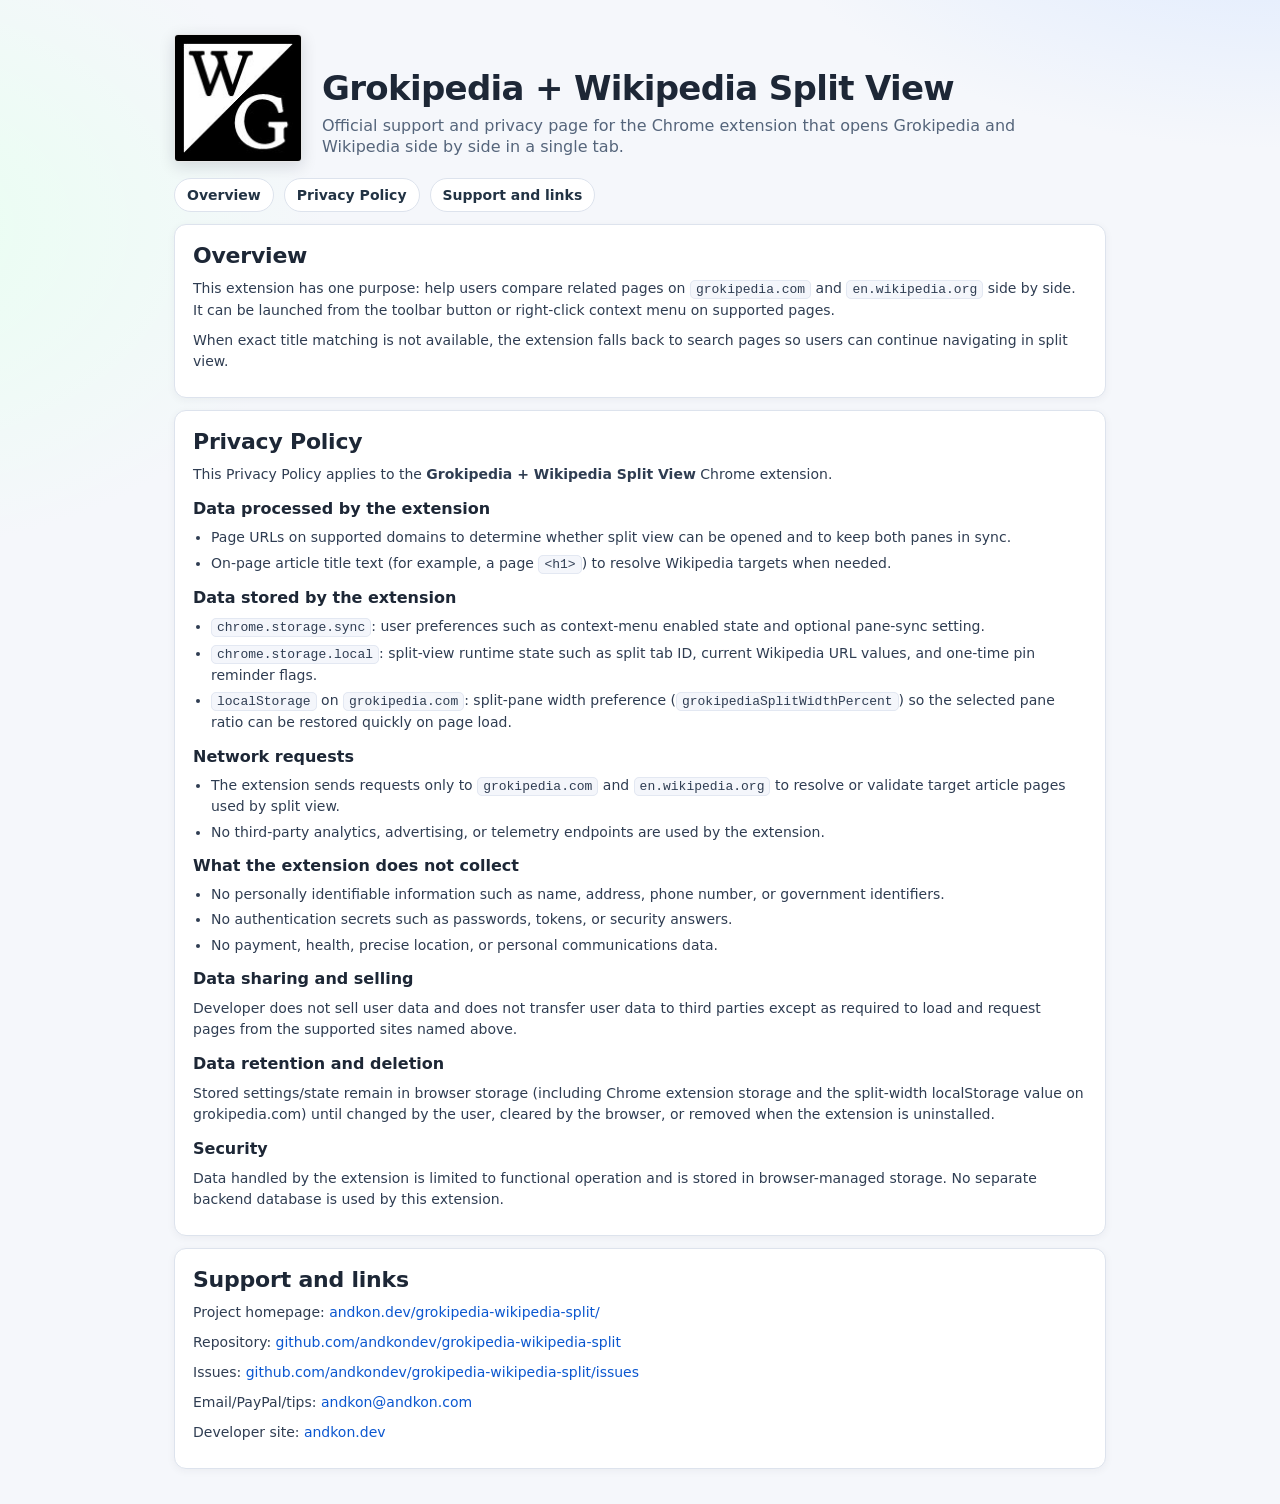
==== index.html @ 8a391ffd "Persist split width across navigations and align privacy policy text" ====
<!DOCTYPE html>
<html lang="en">
<head>
  <meta charset="UTF-8">
  <meta name="viewport" content="width=device-width, initial-scale=1">
  <title>Grokipedia + Wikipedia Split View</title>
  <style>
    :root {
      --bg: #f5f7fb;
      --card: #ffffff;
      --line: #dde3ed;
      --text: #1d2736;
      --muted: #55657b;
      --link: #0b57d0;
      --accent: #1f7f3f;
      --accent-bg: #effaf2;
    }

    * {
      box-sizing: border-box;
    }

    body {
      margin: 0;
      font-family: system-ui, -apple-system, "Segoe UI", sans-serif;
      color: var(--text);
      background:
        radial-gradient(900px 500px at 100% -10%, #d9e7ff 0%, rgba(217, 231, 255, 0) 60%),
        radial-gradient(700px 500px at -10% 15%, #e8fff1 0%, rgba(232, 255, 241, 0) 65%),
        var(--bg);
    }

    .page {
      max-width: 980px;
      margin: 0 auto;
      padding: 34px 24px 40px;
    }

    .hero {
      display: flex;
      gap: 20px;
      align-items: flex-end;
      margin-bottom: 14px;
    }

    .logo {
      width: 128px;
      height: 128px;
      border-radius: 4px;
      object-fit: cover;
      box-shadow: 0 4px 16px rgba(17, 24, 39, 0.14);
      background: #fff;
      border: 1px solid #e7e7e7;
    }

    .hero-copy {
      min-width: 0;
      padding-bottom: 4px;
    }

    h1 {
      margin: 0 0 8px;
      font-size: 34px;
      line-height: 1.08;
      letter-spacing: -0.02em;
    }

    .subtitle {
      margin: 0;
      color: var(--muted);
      font-size: 16px;
      line-height: 1.35;
      max-width: 760px;
    }

    .anchor-row {
      display: flex;
      gap: 10px;
      flex-wrap: wrap;
      margin-top: 16px;
      margin-bottom: 12px;
    }

    .chip {
      display: inline-flex;
      align-items: center;
      height: 34px;
      padding: 0 12px;
      border-radius: 999px;
      border: 1px solid var(--line);
      background: #fff;
      color: #234;
      font-size: 14px;
      font-weight: 600;
      text-decoration: none;
    }

    .chip:hover {
      border-color: #c3d2eb;
      background: #f7fbff;
    }

    .card {
      margin-top: 12px;
      background: var(--card);
      border: 1px solid var(--line);
      border-radius: 12px;
      box-shadow: 0 2px 8px rgba(31, 41, 55, 0.05);
      padding: 18px 18px 16px;
    }

    .card h2 {
      margin: 0;
      font-size: 22px;
      line-height: 1.2;
      letter-spacing: -0.01em;
    }

    .card h3 {
      margin: 14px 0 8px;
      font-size: 16px;
      line-height: 1.25;
    }

    p {
      margin: 9px 0;
      color: #2f3d52;
      line-height: 1.5;
      font-size: 14px;
    }

    ul {
      margin: 8px 0 10px 18px;
      padding: 0;
      color: #2f3d52;
    }

    li {
      margin: 5px 0;
      line-height: 1.45;
      font-size: 14px;
    }

    code {
      font-family: ui-monospace, SFMono-Regular, Menlo, Consolas, monospace;
      background: #f4f6fb;
      border: 1px solid #e3e8f2;
      border-radius: 5px;
      padding: 1px 5px;
      font-size: 13px;
    }

    .note {
      margin-top: 10px;
      padding: 10px 12px;
      border-radius: 10px;
      border: 1px solid #cde8d5;
      background: var(--accent-bg);
      color: #1e5f35;
      font-size: 13px;
      line-height: 1.45;
    }

    .links a {
      color: var(--link);
      text-decoration: none;
    }

    .links a:hover {
      text-decoration: underline;
    }

    .footer {
      margin-top: 14px;
      color: #5c6f89;
      font-size: 12px;
      line-height: 1.45;
    }

    @media (max-width: 900px) {
      .page {
        padding: 20px 16px 28px;
      }

      .hero {
        align-items: center;
      }

      .logo {
        width: 96px;
        height: 96px;
      }

      h1 {
        font-size: 28px;
      }

      .subtitle {
        font-size: 14px;
      }

      .card {
        padding: 15px 14px 13px;
      }
    }
  </style>
</head>
<body>
  <main class="page">
    <header class="hero">
      <img src="icon128.png" alt="Grokipedia + Wikipedia Split View logo" class="logo">
      <div class="hero-copy">
        <h1>Grokipedia + Wikipedia Split View</h1>
        <p class="subtitle">Official support and privacy page for the Chrome extension that opens Grokipedia and Wikipedia side by side in a single tab.</p>
      </div>
    </header>

    <nav class="anchor-row">
      <a class="chip" href="#overview">Overview</a>
      <a class="chip" href="#privacy">Privacy Policy</a>
      <a class="chip" href="#support">Support and links</a>
    </nav>

    <section class="card" id="overview">
      <h2>Overview</h2>
      <p>This extension has one purpose: help users compare related pages on <code>grokipedia.com</code> and <code>en.wikipedia.org</code> side by side. It can be launched from the toolbar button or right-click context menu on supported pages.</p>
      <p>When exact title matching is not available, the extension falls back to search pages so users can continue navigating in split view.</p>
    </section>

    <section class="card" id="privacy">
      <h2>Privacy Policy</h2>
      <p>This Privacy Policy applies to the <strong>Grokipedia + Wikipedia Split View</strong> Chrome extension.</p>

      <h3>Data processed by the extension</h3>
      <ul>
        <li>Page URLs on supported domains to determine whether split view can be opened and to keep both panes in sync.</li>
        <li>On-page article title text (for example, a page <code>&lt;h1&gt;</code>) to resolve Wikipedia targets when needed.</li>
      </ul>

      <h3>Data stored by the extension</h3>
      <ul>
        <li><code>chrome.storage.sync</code>: user preferences such as context-menu enabled state and optional pane-sync setting.</li>
        <li><code>chrome.storage.local</code>: split-view runtime state such as split tab ID, current Wikipedia URL values, and one-time pin reminder flags.</li>
        <li><code>localStorage</code> on <code>grokipedia.com</code>: split-pane width preference (<code>grokipediaSplitWidthPercent</code>) so the selected pane ratio can be restored quickly on page load.</li>
      </ul>

      <h3>Network requests</h3>
      <ul>
        <li>The extension sends requests only to <code>grokipedia.com</code> and <code>en.wikipedia.org</code> to resolve or validate target article pages used by split view.</li>
        <li>No third-party analytics, advertising, or telemetry endpoints are used by the extension.</li>
      </ul>

      <h3>What the extension does not collect</h3>
      <ul>
        <li>No personally identifiable information such as name, address, phone number, or government identifiers.</li>
        <li>No authentication secrets such as passwords, tokens, or security answers.</li>
        <li>No payment, health, precise location, or personal communications data.</li>
      </ul>

      <h3>Data sharing and selling</h3>
      <p>Developer does not sell user data and does not transfer user data to third parties except as required to load and request pages from the supported sites named above.</p>

      <h3>Data retention and deletion</h3>
      <p>Stored settings/state remain in browser storage (including Chrome extension storage and the split-width localStorage value on grokipedia.com) until changed by the user, cleared by the browser, or removed when the extension is uninstalled.</p>

      <h3>Security</h3>
      <p>Data handled by the extension is limited to functional operation and is stored in browser-managed storage. No separate backend database is used by this extension.</p>

    </section>

    <section class="card links" id="support">
      <h2>Support and links</h2>
      <p>Project homepage: <a href="https://andkon.dev/grokipedia-wikipedia-split/" target="_blank" rel="noopener">andkon.dev/grokipedia-wikipedia-split/</a></p>
      <p>Repository: <a href="https://github.com/andkondev/grokipedia-wikipedia-split" target="_blank" rel="noopener">github.com/andkondev/grokipedia-wikipedia-split</a></p>
      <p>Issues: <a href="https://github.com/andkondev/grokipedia-wikipedia-split/issues" target="_blank" rel="noopener">github.com/andkondev/grokipedia-wikipedia-split/issues</a></p>
      <p>Email/PayPal/tips: <a href="mailto:andkon@andkon.com">andkon@andkon.com</a></p>
      <p>Developer site: <a href="https://andkon.dev" target="_blank" rel="noopener">andkon.dev</a></p>
    </section>

  </main>
</body>
</html>
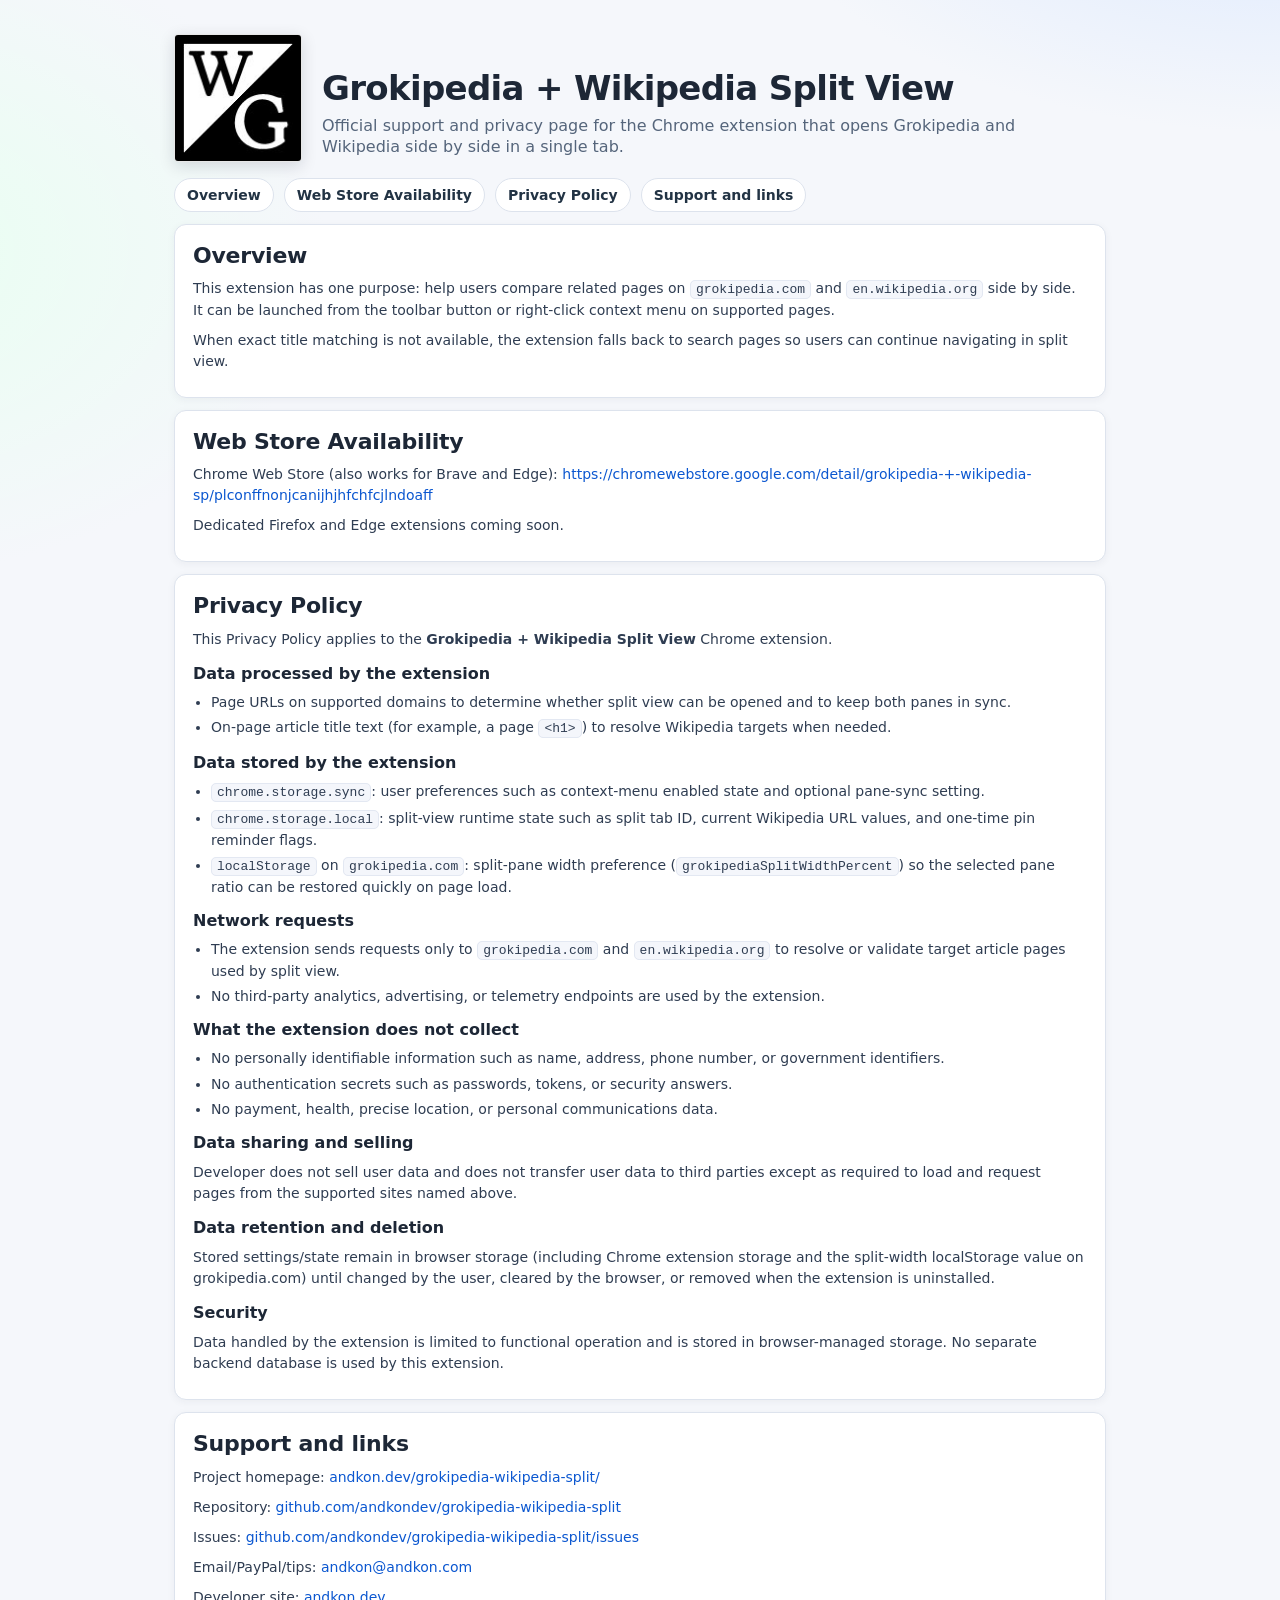
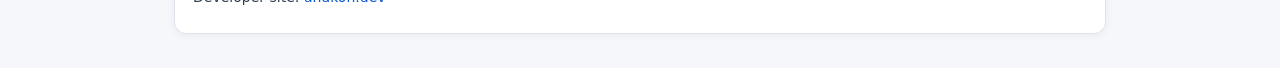
==== commit 04902a9e: "Add Search Console verification page and store availability section" ====
--- a/index.html
+++ b/index.html
@@ -217,6 +217,7 @@
 
     <nav class="anchor-row">
       <a class="chip" href="#overview">Overview</a>
+      <a class="chip" href="#web-store-availability">Web Store Availability</a>
       <a class="chip" href="#privacy">Privacy Policy</a>
       <a class="chip" href="#support">Support and links</a>
     </nav>
@@ -225,6 +226,12 @@
       <h2>Overview</h2>
       <p>This extension has one purpose: help users compare related pages on <code>grokipedia.com</code> and <code>en.wikipedia.org</code> side by side. It can be launched from the toolbar button or right-click context menu on supported pages.</p>
       <p>When exact title matching is not available, the extension falls back to search pages so users can continue navigating in split view.</p>
+    </section>
+
+    <section class="card links" id="web-store-availability">
+      <h2>Web Store Availability</h2>
+      <p>Chrome Web Store (also works for Brave and Edge): <a href="https://chromewebstore.google.com/detail/grokipedia-+-wikipedia-sp/plconffnonjcanijhjhfchfcjlndoaff" target="_blank" rel="noopener">https://chromewebstore.google.com/detail/grokipedia-+-wikipedia-sp/plconffnonjcanijhjhfchfcjlndoaff</a></p>
+      <p>Dedicated Firefox and Edge extensions coming soon.</p>
     </section>
 
     <section class="card" id="privacy">
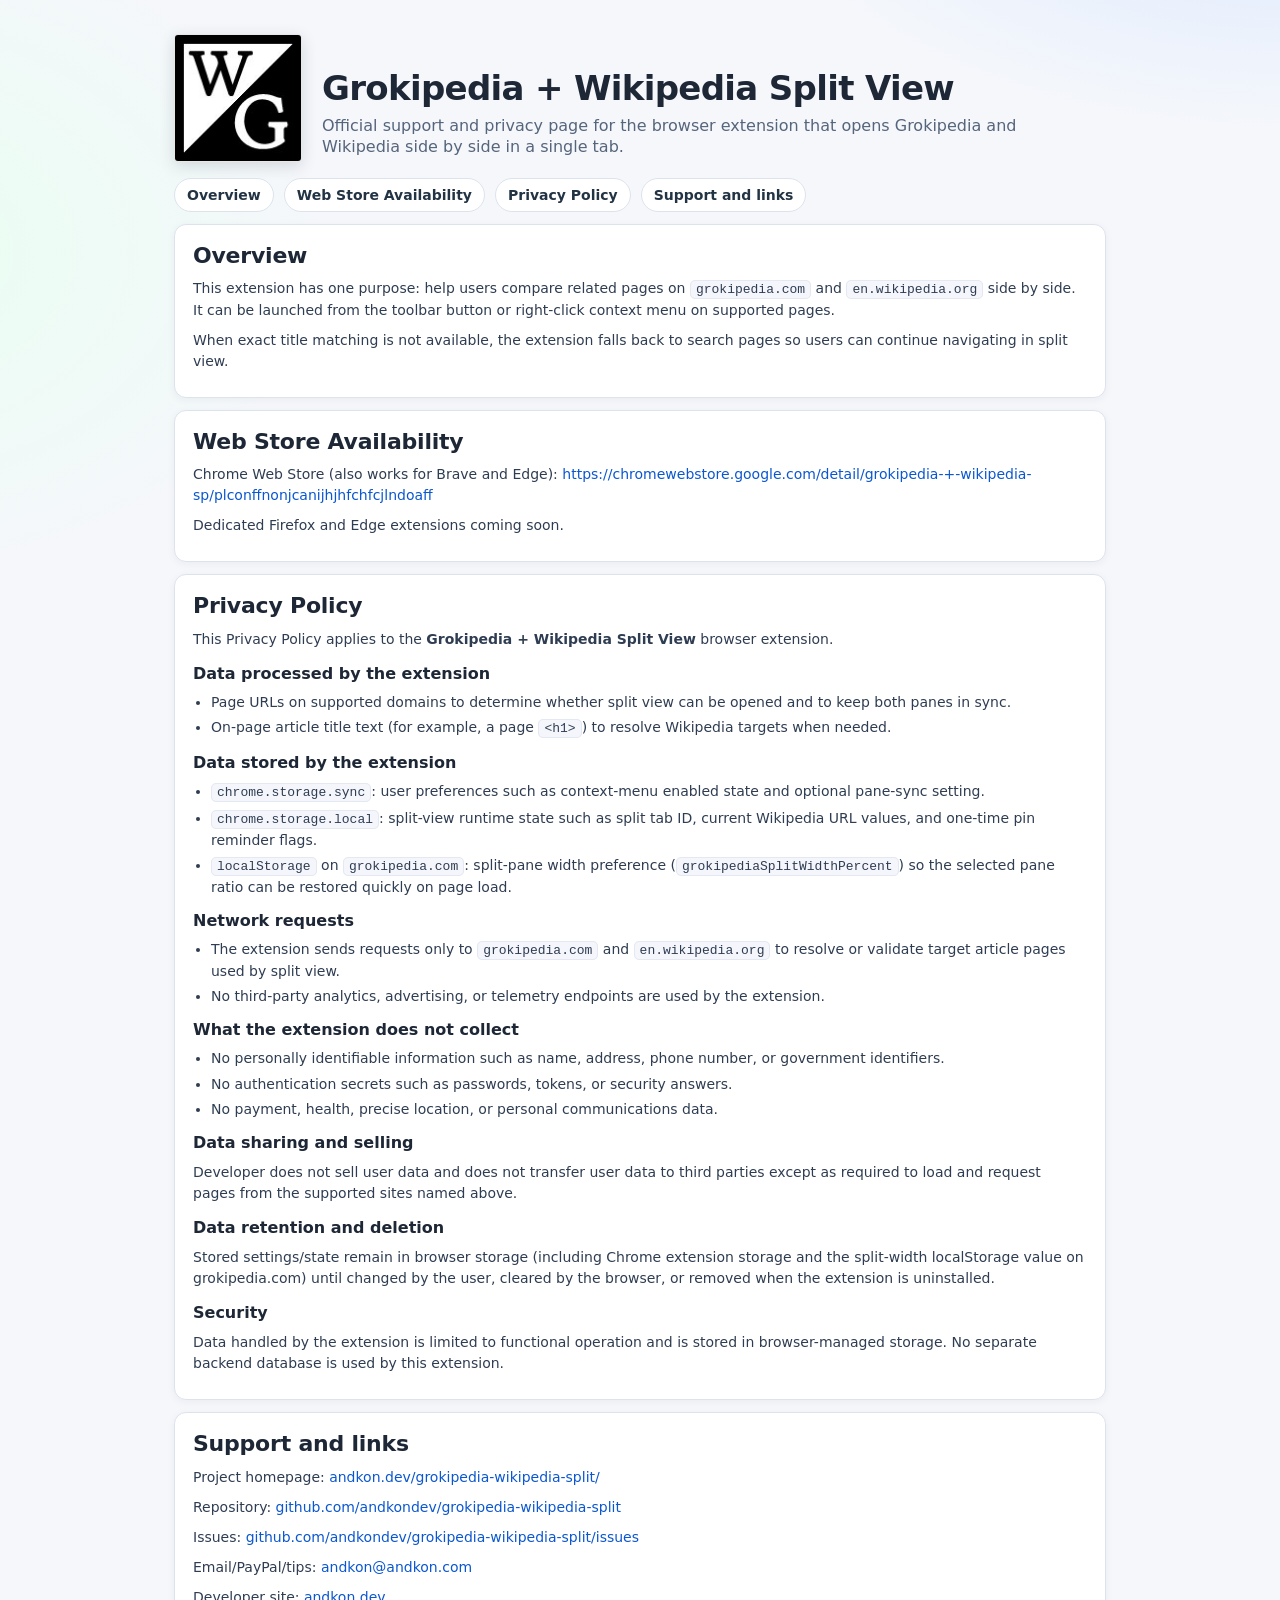
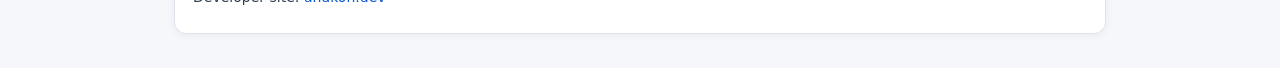
==== commit a9eaa199: "Make support page wording browser-neutral" ====
--- a/index.html
+++ b/index.html
@@ -211,7 +211,7 @@
       <img src="icon128.png" alt="Grokipedia + Wikipedia Split View logo" class="logo">
       <div class="hero-copy">
         <h1>Grokipedia + Wikipedia Split View</h1>
-        <p class="subtitle">Official support and privacy page for the Chrome extension that opens Grokipedia and Wikipedia side by side in a single tab.</p>
+        <p class="subtitle">Official support and privacy page for the browser extension that opens Grokipedia and Wikipedia side by side in a single tab.</p>
       </div>
     </header>
 
@@ -236,7 +236,7 @@
 
     <section class="card" id="privacy">
       <h2>Privacy Policy</h2>
-      <p>This Privacy Policy applies to the <strong>Grokipedia + Wikipedia Split View</strong> Chrome extension.</p>
+      <p>This Privacy Policy applies to the <strong>Grokipedia + Wikipedia Split View</strong> browser extension.</p>
 
       <h3>Data processed by the extension</h3>
       <ul>
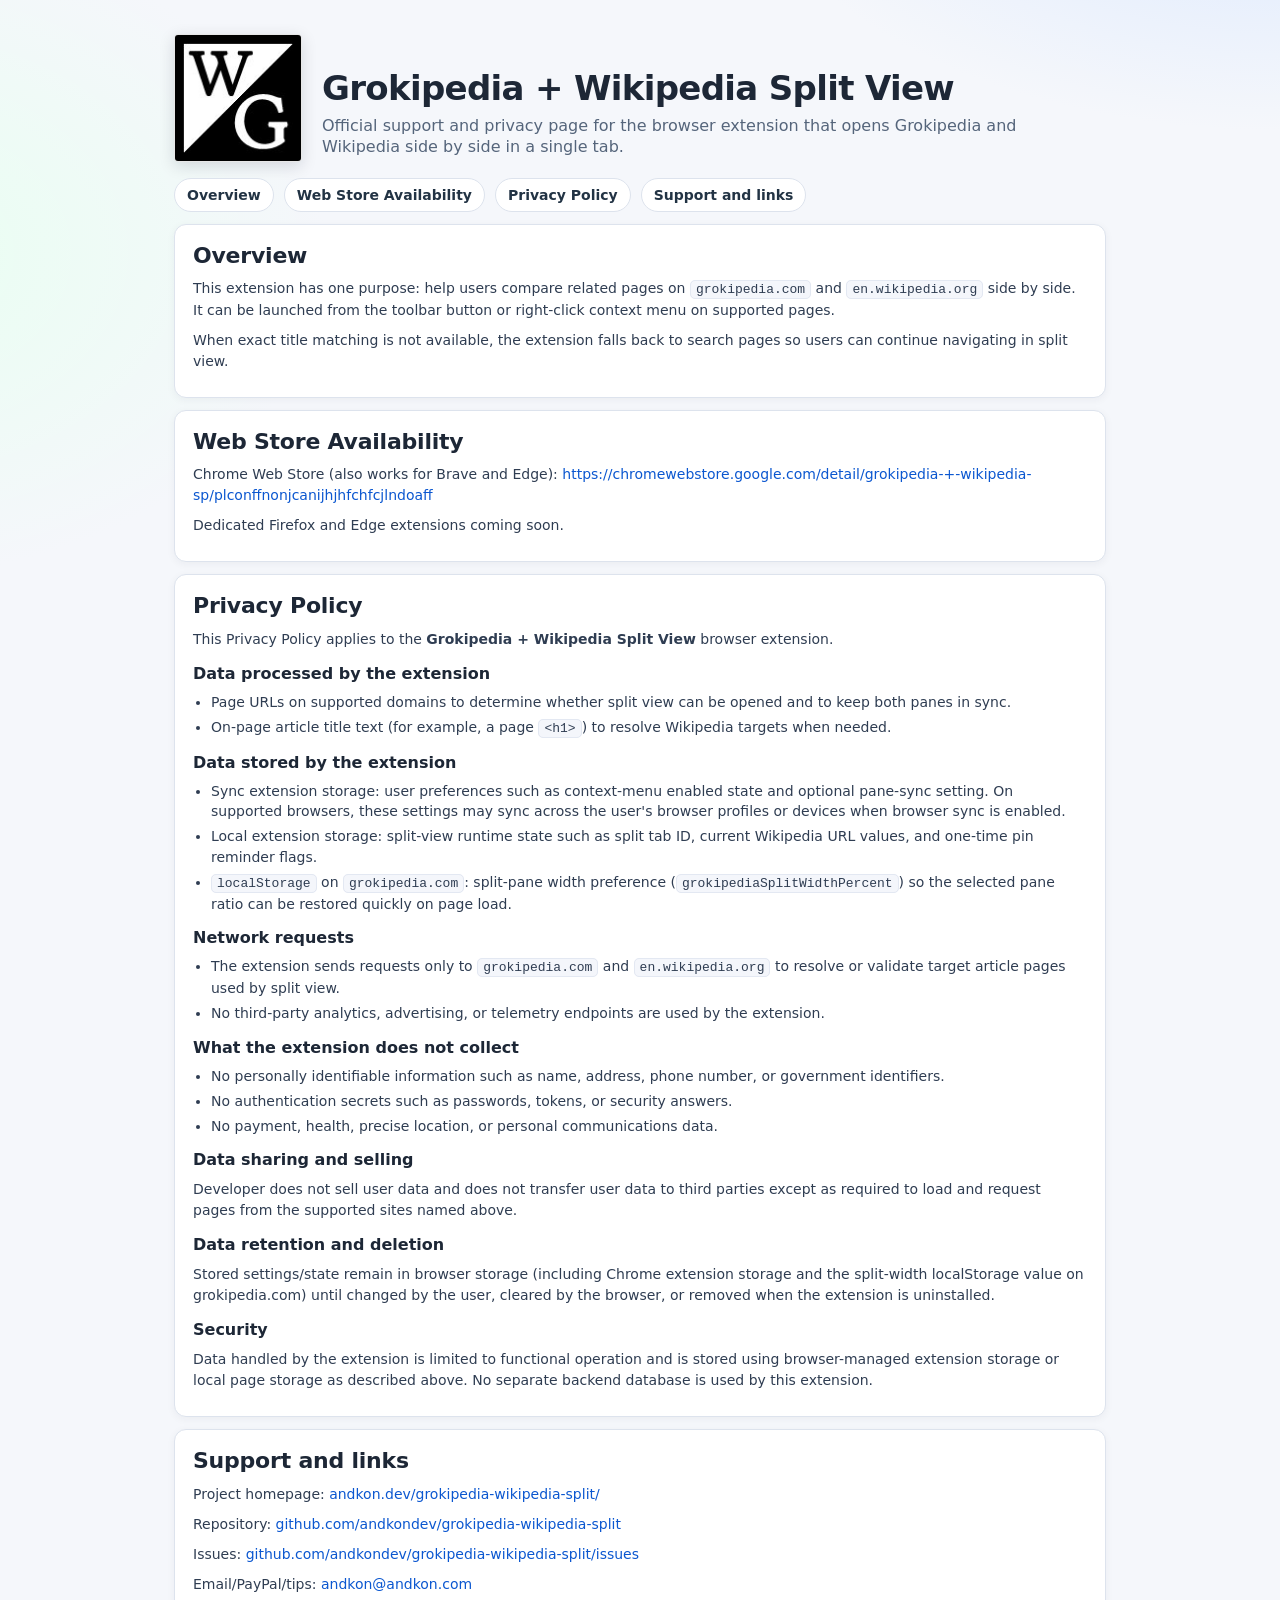
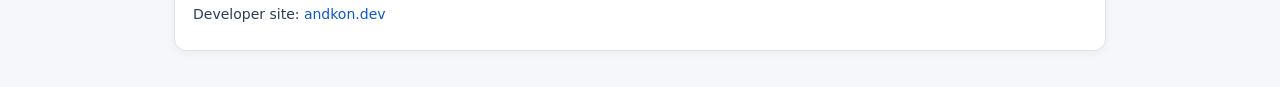
==== commit af94e05f: "Add Firefox extension package and update privacy wording" ====
--- a/index.html
+++ b/index.html
@@ -246,8 +246,8 @@
 
       <h3>Data stored by the extension</h3>
       <ul>
-        <li><code>chrome.storage.sync</code>: user preferences such as context-menu enabled state and optional pane-sync setting.</li>
-        <li><code>chrome.storage.local</code>: split-view runtime state such as split tab ID, current Wikipedia URL values, and one-time pin reminder flags.</li>
+        <li>Sync extension storage: user preferences such as context-menu enabled state and optional pane-sync setting. On supported browsers, these settings may sync across the user's browser profiles or devices when browser sync is enabled.</li>
+        <li>Local extension storage: split-view runtime state such as split tab ID, current Wikipedia URL values, and one-time pin reminder flags.</li>
         <li><code>localStorage</code> on <code>grokipedia.com</code>: split-pane width preference (<code>grokipediaSplitWidthPercent</code>) so the selected pane ratio can be restored quickly on page load.</li>
       </ul>
 
@@ -271,7 +271,7 @@
       <p>Stored settings/state remain in browser storage (including Chrome extension storage and the split-width localStorage value on grokipedia.com) until changed by the user, cleared by the browser, or removed when the extension is uninstalled.</p>
 
       <h3>Security</h3>
-      <p>Data handled by the extension is limited to functional operation and is stored in browser-managed storage. No separate backend database is used by this extension.</p>
+      <p>Data handled by the extension is limited to functional operation and is stored using browser-managed extension storage or local page storage as described above. No separate backend database is used by this extension.</p>
 
     </section>
 
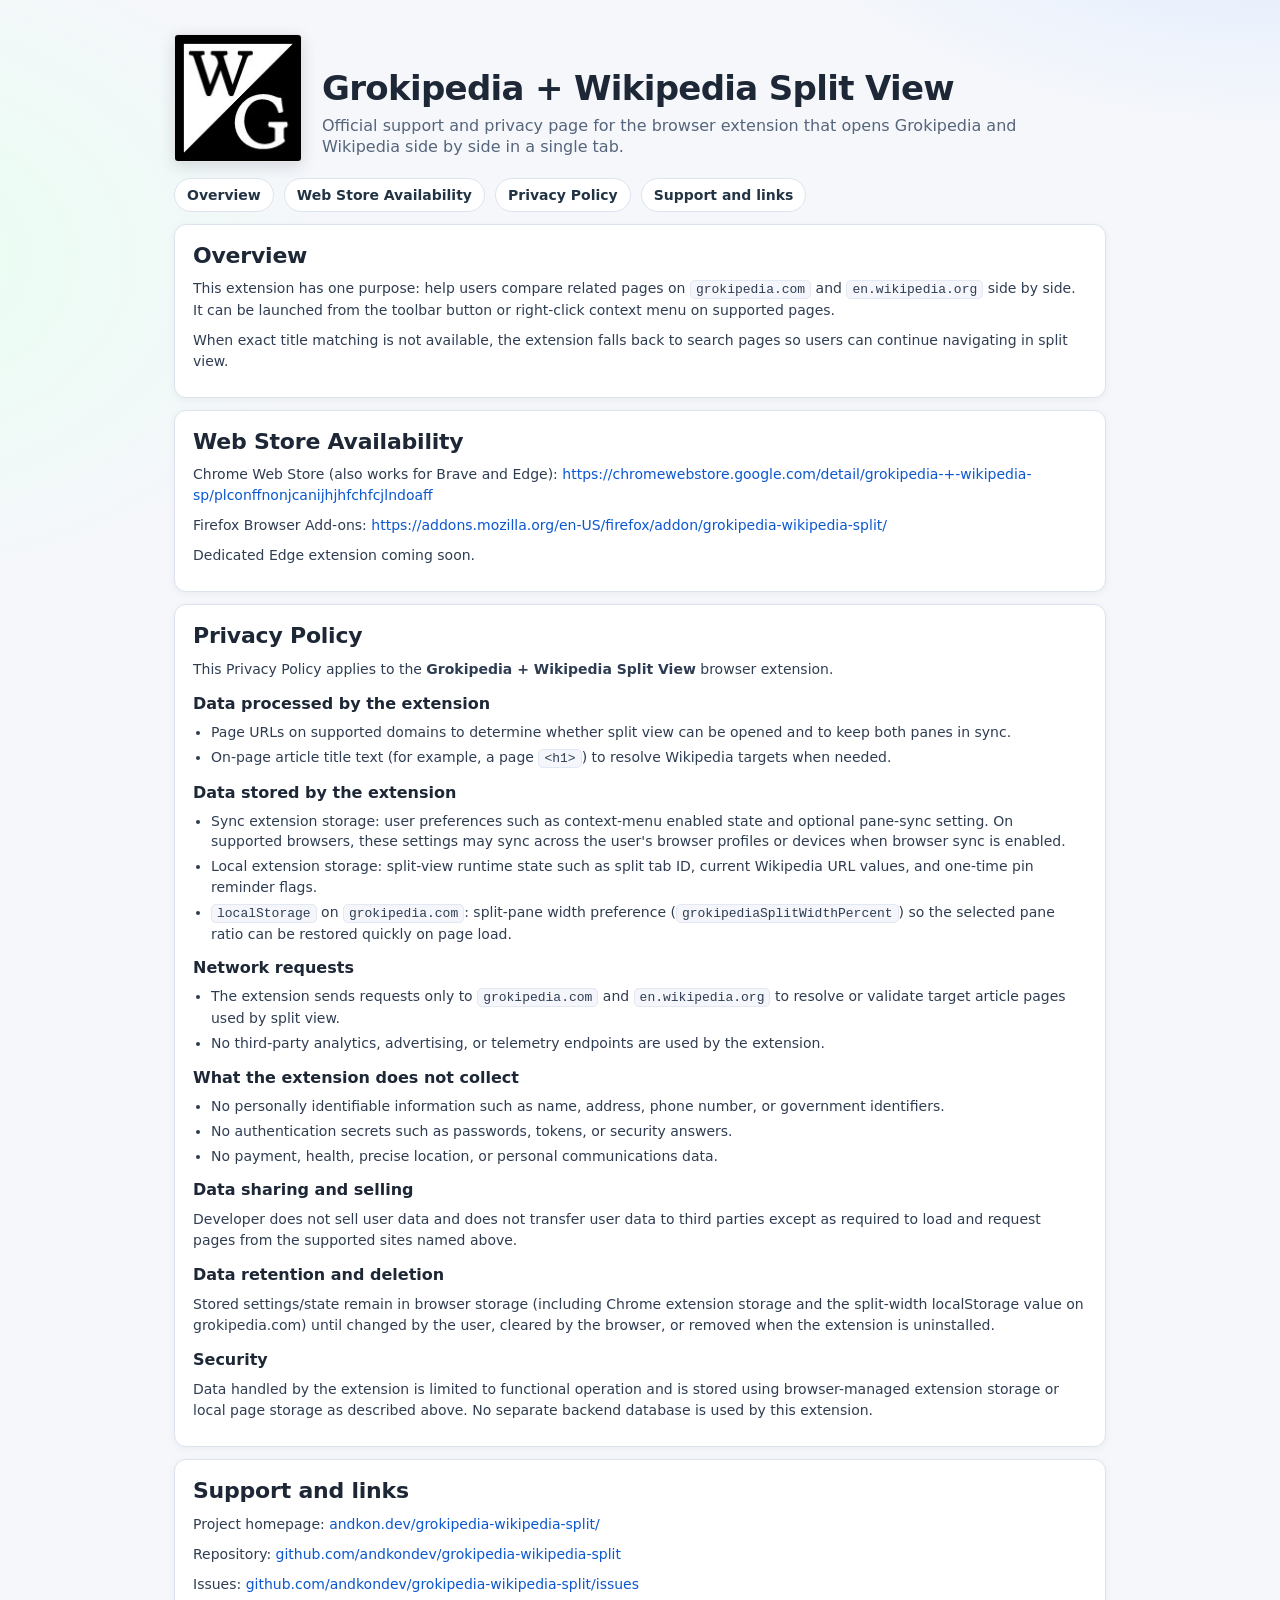
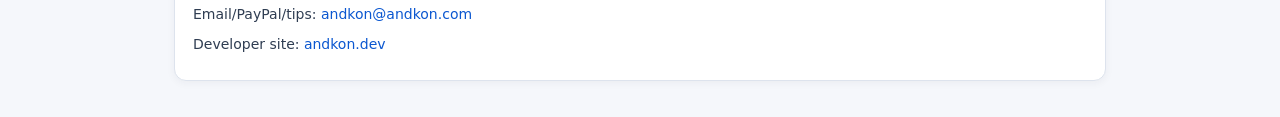
==== commit 9ce15fdc: "Update site with Firefox add-on listing" ====
--- a/index.html
+++ b/index.html
@@ -231,7 +231,8 @@
     <section class="card links" id="web-store-availability">
       <h2>Web Store Availability</h2>
       <p>Chrome Web Store (also works for Brave and Edge): <a href="https://chromewebstore.google.com/detail/grokipedia-+-wikipedia-sp/plconffnonjcanijhjhfchfcjlndoaff" target="_blank" rel="noopener">https://chromewebstore.google.com/detail/grokipedia-+-wikipedia-sp/plconffnonjcanijhjhfchfcjlndoaff</a></p>
-      <p>Dedicated Firefox and Edge extensions coming soon.</p>
+      <p>Firefox Browser Add-ons: <a href="https://addons.mozilla.org/en-US/firefox/addon/grokipedia-wikipedia-split/" target="_blank" rel="noopener">https://addons.mozilla.org/en-US/firefox/addon/grokipedia-wikipedia-split/</a></p>
+      <p>Dedicated Edge extension coming soon.</p>
     </section>
 
     <section class="card" id="privacy">
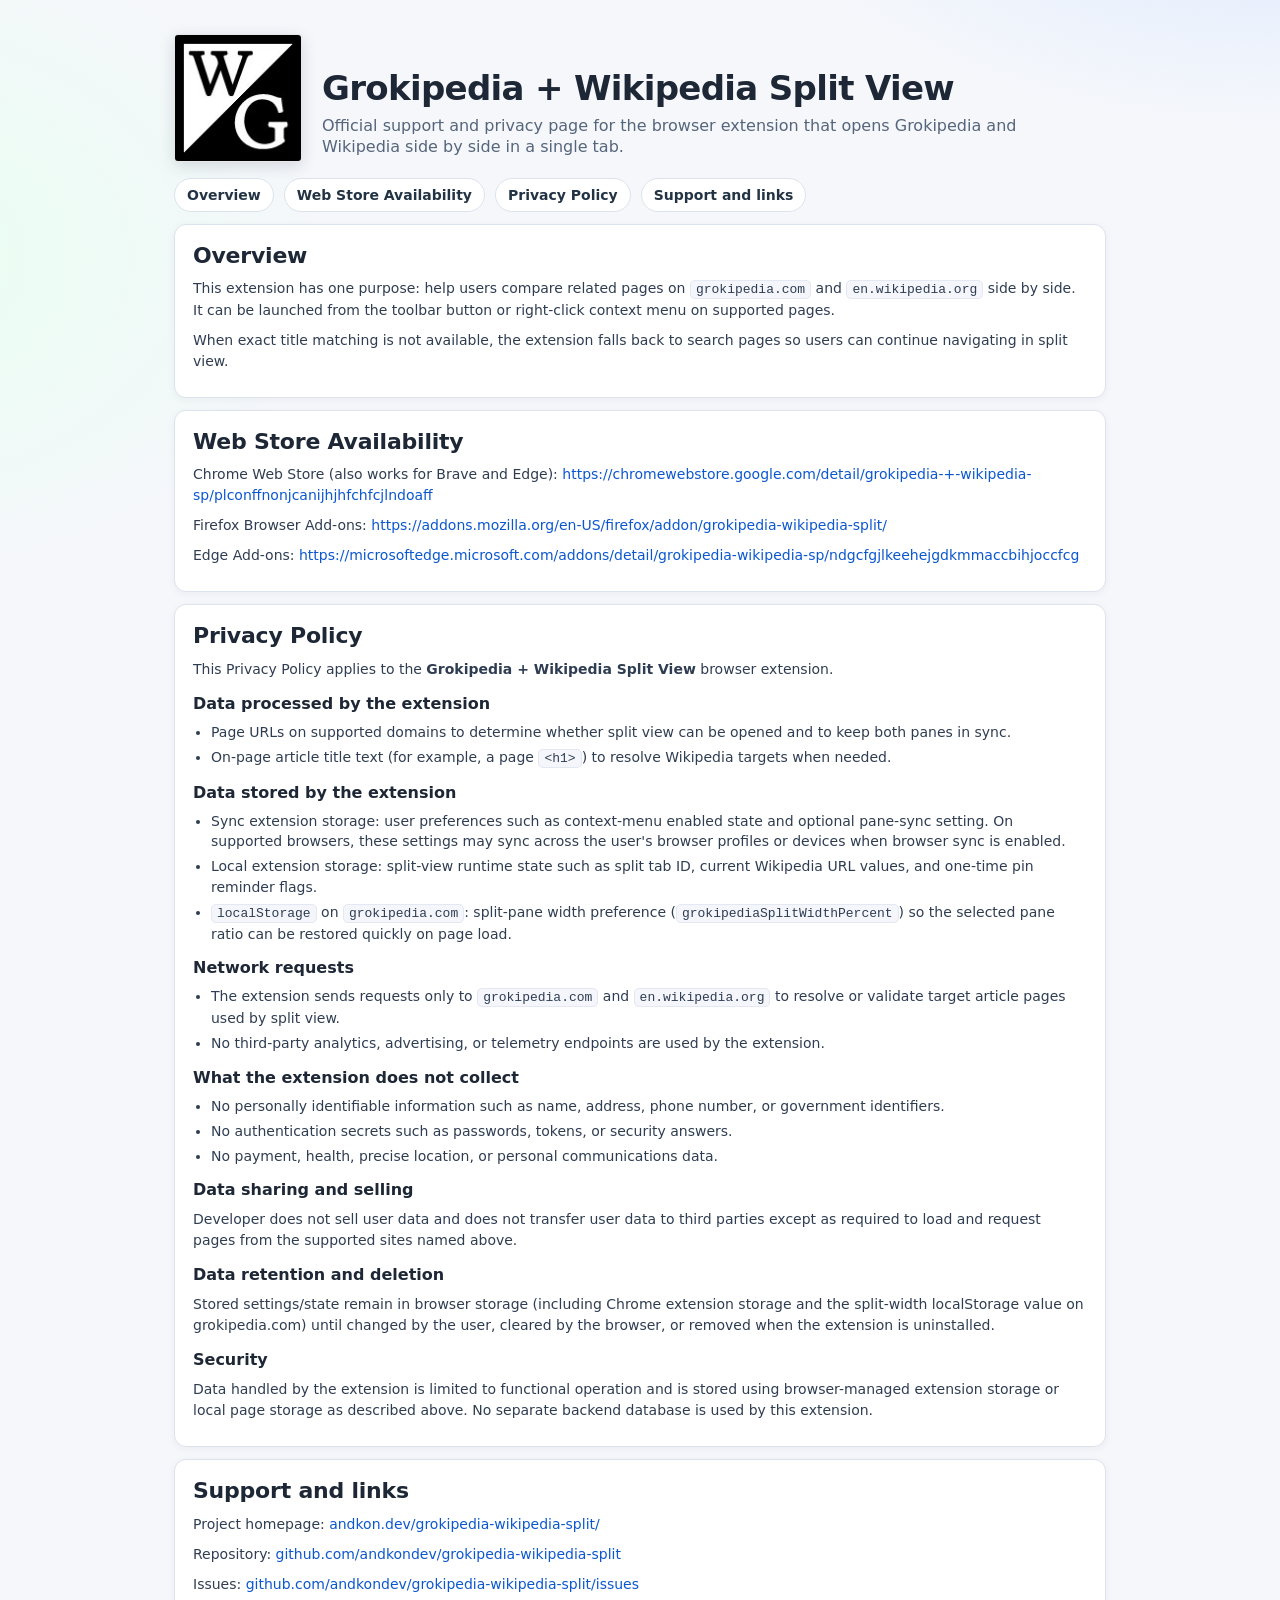
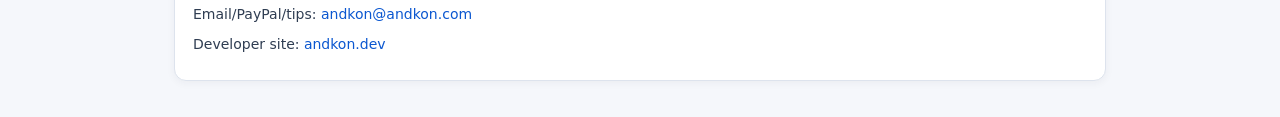
==== commit cbe2b669: "Add Edge add-ons link to site" ====
--- a/index.html
+++ b/index.html
@@ -232,7 +232,7 @@
       <h2>Web Store Availability</h2>
       <p>Chrome Web Store (also works for Brave and Edge): <a href="https://chromewebstore.google.com/detail/grokipedia-+-wikipedia-sp/plconffnonjcanijhjhfchfcjlndoaff" target="_blank" rel="noopener">https://chromewebstore.google.com/detail/grokipedia-+-wikipedia-sp/plconffnonjcanijhjhfchfcjlndoaff</a></p>
       <p>Firefox Browser Add-ons: <a href="https://addons.mozilla.org/en-US/firefox/addon/grokipedia-wikipedia-split/" target="_blank" rel="noopener">https://addons.mozilla.org/en-US/firefox/addon/grokipedia-wikipedia-split/</a></p>
-      <p>Dedicated Edge extension coming soon.</p>
+      <p>Edge Add-ons: <a href="https://microsoftedge.microsoft.com/addons/detail/grokipedia-wikipedia-sp/ndgcfgjlkeehejgdkmmaccbihjoccfcg" target="_blank" rel="noopener">https://microsoftedge.microsoft.com/addons/detail/grokipedia-wikipedia-sp/ndgcfgjlkeehejgdkmmaccbihjoccfcg</a></p>
     </section>
 
     <section class="card" id="privacy">
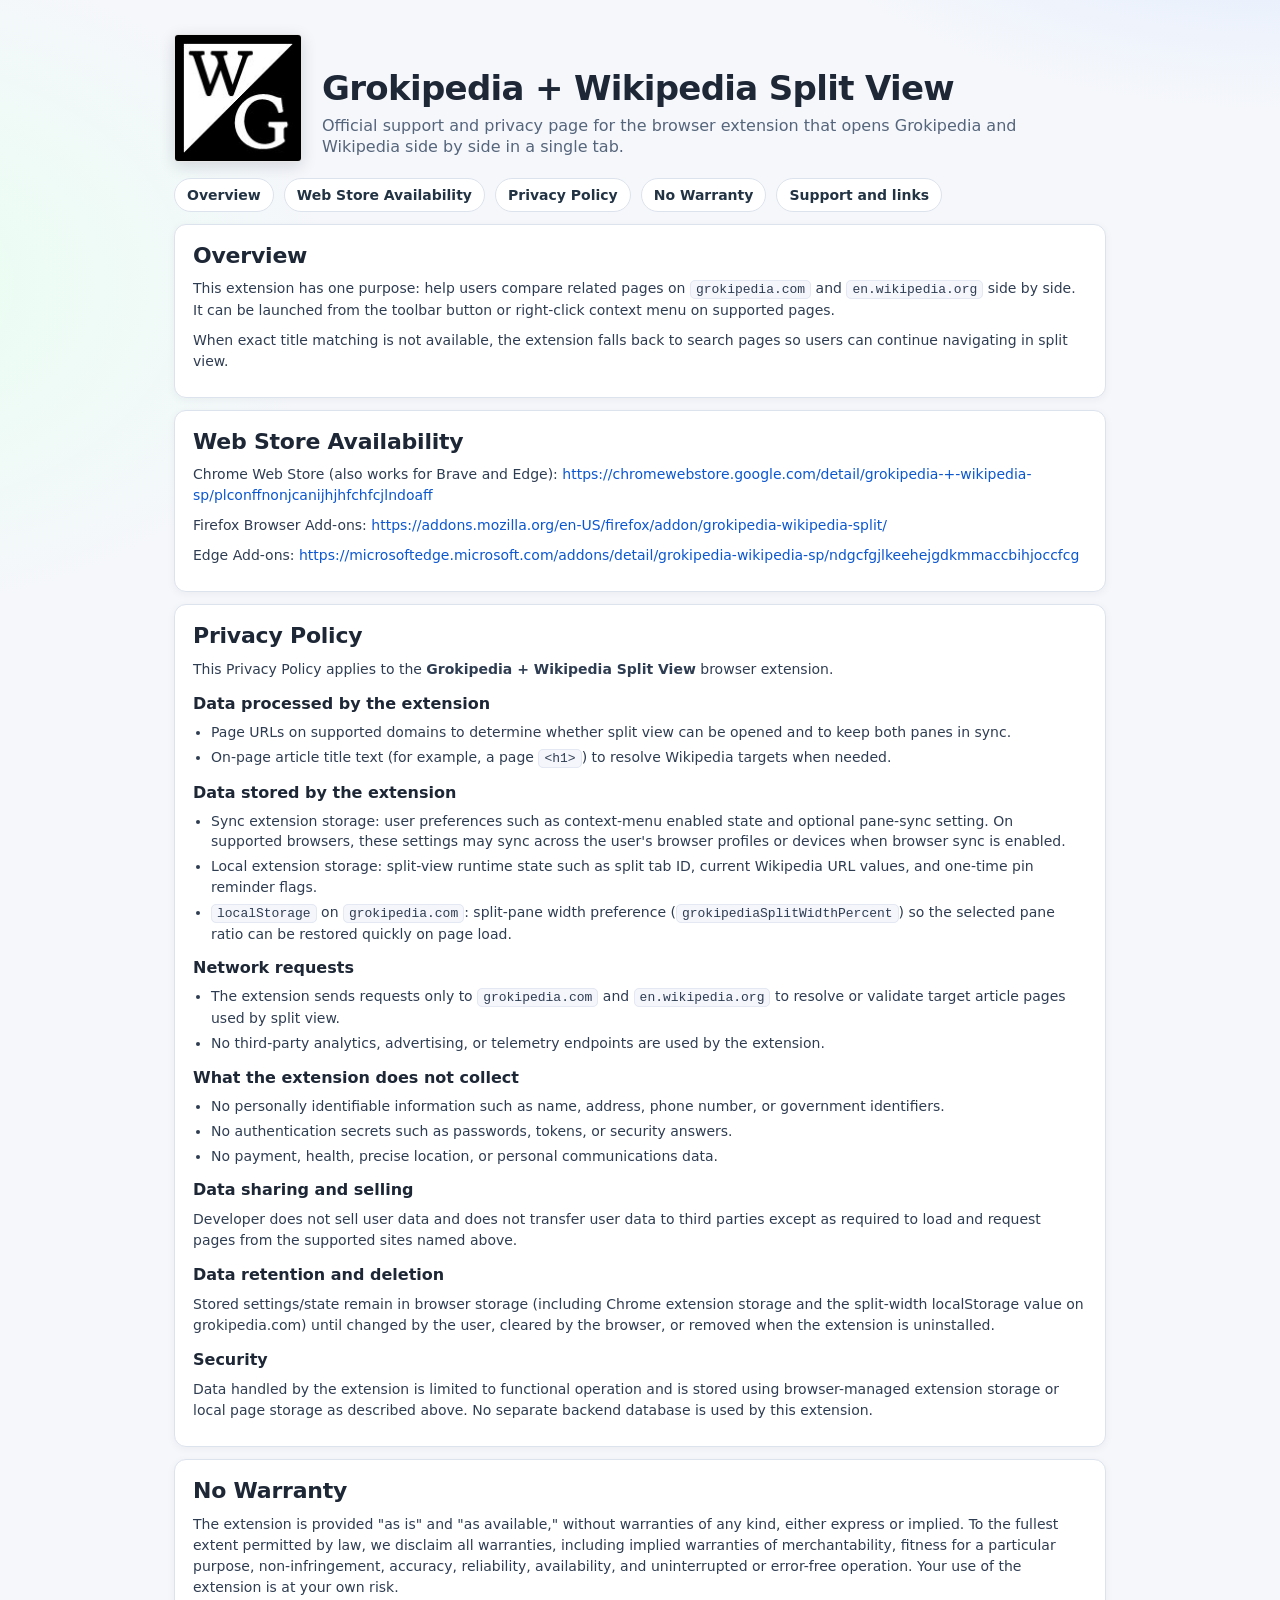
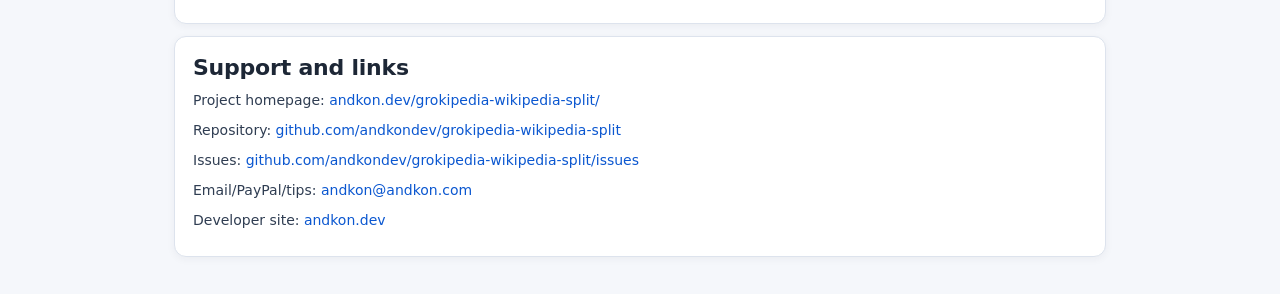
==== commit 8a2d133f: "Add no warranty section" ====
--- a/index.html
+++ b/index.html
@@ -3,6 +3,7 @@
 <head>
   <meta charset="UTF-8">
   <meta name="viewport" content="width=device-width, initial-scale=1">
+  <link rel="icon" type="image/png" sizes="128x128" href="icon128.png">
   <title>Grokipedia + Wikipedia Split View</title>
   <style>
     :root {
@@ -219,6 +220,7 @@
       <a class="chip" href="#overview">Overview</a>
       <a class="chip" href="#web-store-availability">Web Store Availability</a>
       <a class="chip" href="#privacy">Privacy Policy</a>
+      <a class="chip" href="#no-warranty">No Warranty</a>
       <a class="chip" href="#support">Support and links</a>
     </nav>
 
@@ -274,6 +276,11 @@
       <h3>Security</h3>
       <p>Data handled by the extension is limited to functional operation and is stored using browser-managed extension storage or local page storage as described above. No separate backend database is used by this extension.</p>
 
+    </section>
+
+    <section class="card" id="no-warranty">
+      <h2>No Warranty</h2>
+      <p>The extension is provided "as is" and "as available," without warranties of any kind, either express or implied. To the fullest extent permitted by law, we disclaim all warranties, including implied warranties of merchantability, fitness for a particular purpose, non-infringement, accuracy, reliability, availability, and uninterrupted or error-free operation. Your use of the extension is at your own risk.</p>
     </section>
 
     <section class="card links" id="support">
